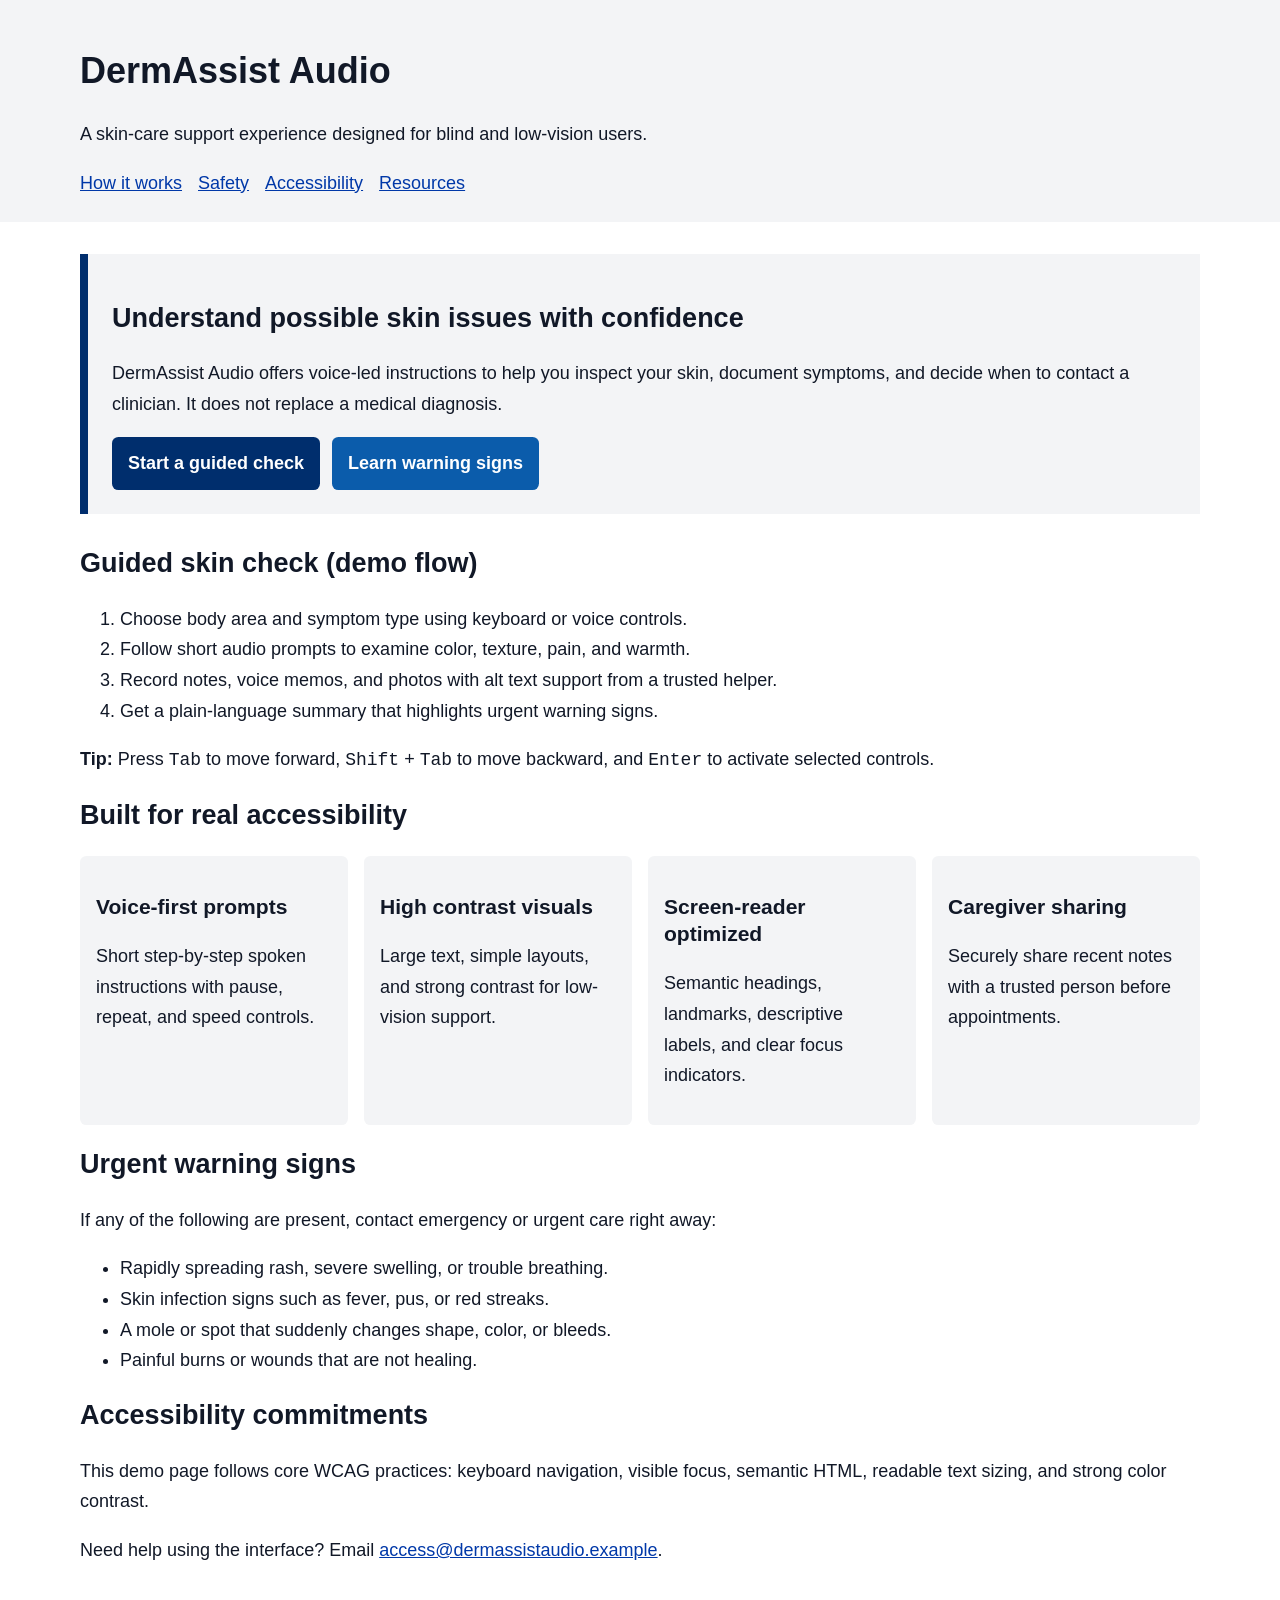
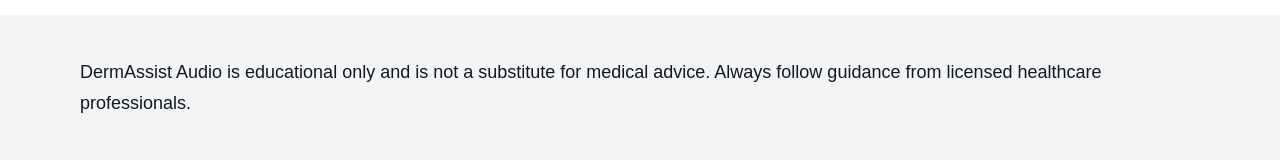
==== index.html @ 6bcde988 "Create accessible static site for blind-friendly skin care app" ====
<!doctype html>
<html lang="en">
  <head>
    <meta charset="UTF-8" />
    <meta name="viewport" content="width=device-width, initial-scale=1.0" />
    <meta
      name="description"
      content="DermAssist Audio helps blind and low-vision users check skin concerns with voice-first guidance and caregiver support."
    />
    <title>DermAssist Audio | Accessible Skin Check Support</title>
    <link rel="stylesheet" href="styles.css" />
  </head>
  <body>
    <a class="skip-link" href="#main-content">Skip to main content</a>

    <header class="site-header" role="banner">
      <div class="wrap">
        <h1>DermAssist Audio</h1>
        <p class="tagline">A skin-care support experience designed for blind and low-vision users.</p>
        <nav aria-label="Main navigation">
          <ul class="nav-list">
            <li><a href="#how-it-works">How it works</a></li>
            <li><a href="#safety">Safety</a></li>
            <li><a href="#accessibility">Accessibility</a></li>
            <li><a href="resources.html">Resources</a></li>
          </ul>
        </nav>
      </div>
    </header>

    <main id="main-content" class="wrap" tabindex="-1">
      <section class="hero" aria-labelledby="hero-title">
        <h2 id="hero-title">Understand possible skin issues with confidence</h2>
        <p>
          DermAssist Audio offers voice-led instructions to help you inspect your skin, document symptoms,
          and decide when to contact a clinician. It does not replace a medical diagnosis.
        </p>
        <div class="hero-actions">
          <a class="button" href="#start-check">Start a guided check</a>
          <a class="button button-secondary" href="resources.html">Learn warning signs</a>
        </div>
      </section>

      <section id="start-check" aria-labelledby="check-title">
        <h2 id="check-title">Guided skin check (demo flow)</h2>
        <ol>
          <li>Choose body area and symptom type using keyboard or voice controls.</li>
          <li>Follow short audio prompts to examine color, texture, pain, and warmth.</li>
          <li>Record notes, voice memos, and photos with alt text support from a trusted helper.</li>
          <li>Get a plain-language summary that highlights urgent warning signs.</li>
        </ol>
        <p>
          <strong>Tip:</strong> Press <kbd>Tab</kbd> to move forward, <kbd>Shift</kbd> + <kbd>Tab</kbd> to move backward,
          and <kbd>Enter</kbd> to activate selected controls.
        </p>
      </section>

      <section id="how-it-works" aria-labelledby="features-title">
        <h2 id="features-title">Built for real accessibility</h2>
        <ul class="feature-grid">
          <li>
            <h3>Voice-first prompts</h3>
            <p>Short step-by-step spoken instructions with pause, repeat, and speed controls.</p>
          </li>
          <li>
            <h3>High contrast visuals</h3>
            <p>Large text, simple layouts, and strong contrast for low-vision support.</p>
          </li>
          <li>
            <h3>Screen-reader optimized</h3>
            <p>Semantic headings, landmarks, descriptive labels, and clear focus indicators.</p>
          </li>
          <li>
            <h3>Caregiver sharing</h3>
            <p>Securely share recent notes with a trusted person before appointments.</p>
          </li>
        </ul>
      </section>

      <section id="safety" aria-labelledby="safety-title">
        <h2 id="safety-title">Urgent warning signs</h2>
        <p>If any of the following are present, contact emergency or urgent care right away:</p>
        <ul>
          <li>Rapidly spreading rash, severe swelling, or trouble breathing.</li>
          <li>Skin infection signs such as fever, pus, or red streaks.</li>
          <li>A mole or spot that suddenly changes shape, color, or bleeds.</li>
          <li>Painful burns or wounds that are not healing.</li>
        </ul>
      </section>

      <section id="accessibility" aria-labelledby="accessibility-title">
        <h2 id="accessibility-title">Accessibility commitments</h2>
        <p>
          This demo page follows core WCAG practices: keyboard navigation, visible focus, semantic
          HTML, readable text sizing, and strong color contrast.
        </p>
        <p>
          Need help using the interface? Email
          <a href="mailto:access@dermassistaudio.example">access@dermassistaudio.example</a>.
        </p>
      </section>
    </main>

    <footer class="site-footer" role="contentinfo">
      <div class="wrap">
        <p>
          DermAssist Audio is educational only and is not a substitute for medical advice. Always follow guidance
          from licensed healthcare professionals.
        </p>
      </div>
    </footer>
  </body>
</html>
---- styles.css ----
:root {
  --bg: #ffffff;
  --text: #111827;
  --surface: #f3f4f6;
  --primary: #002e6d;
  --primary-contrast: #ffffff;
  --focus: #a21caf;
  --link: #0038a8;
}

* {
  box-sizing: border-box;
}

body {
  margin: 0;
  font-family: Arial, Helvetica, sans-serif;
  line-height: 1.7;
  font-size: 1.125rem;
  background: var(--bg);
  color: var(--text);
}

.wrap {
  width: min(100% - 2rem, 70rem);
  margin-inline: auto;
}

.site-header,
.site-footer {
  background: var(--surface);
  padding: 1.5rem 0;
}

h1,
h2,
h3 {
  line-height: 1.3;
}

.nav-list {
  list-style: none;
  display: flex;
  flex-wrap: wrap;
  gap: 1rem;
  padding: 0;
  margin: 1rem 0 0;
}

a {
  color: var(--link);
}

a:focus-visible,
button:focus-visible,
.skip-link:focus-visible {
  outline: 3px solid var(--focus);
  outline-offset: 2px;
}

main {
  padding: 2rem 0;
}

.hero {
  background: var(--surface);
  padding: 1.5rem;
  border-left: 0.5rem solid var(--primary);
  margin-bottom: 2rem;
}

.hero-actions {
  display: flex;
  flex-wrap: wrap;
  gap: 0.75rem;
  margin-top: 1rem;
}

.button {
  display: inline-block;
  background: var(--primary);
  color: var(--primary-contrast);
  text-decoration: none;
  font-weight: 700;
  padding: 0.7rem 1rem;
  border-radius: 0.4rem;
}

.button:hover {
  background: #001e48;
}

.button-secondary {
  background: #0b5cab;
}

.feature-grid {
  list-style: none;
  padding: 0;
  display: grid;
  grid-template-columns: repeat(auto-fit, minmax(15rem, 1fr));
  gap: 1rem;
}

.feature-grid li {
  background: var(--surface);
  padding: 1rem;
  border-radius: 0.4rem;
}

.skip-link {
  position: absolute;
  left: 0.5rem;
  top: -100%;
  background: #000;
  color: #fff;
  padding: 0.7rem;
  z-index: 1000;
}

.skip-link:focus {
  top: 0.5rem;
}

@media (prefers-reduced-motion: reduce) {
  * {
    scroll-behavior: auto;
  }
}
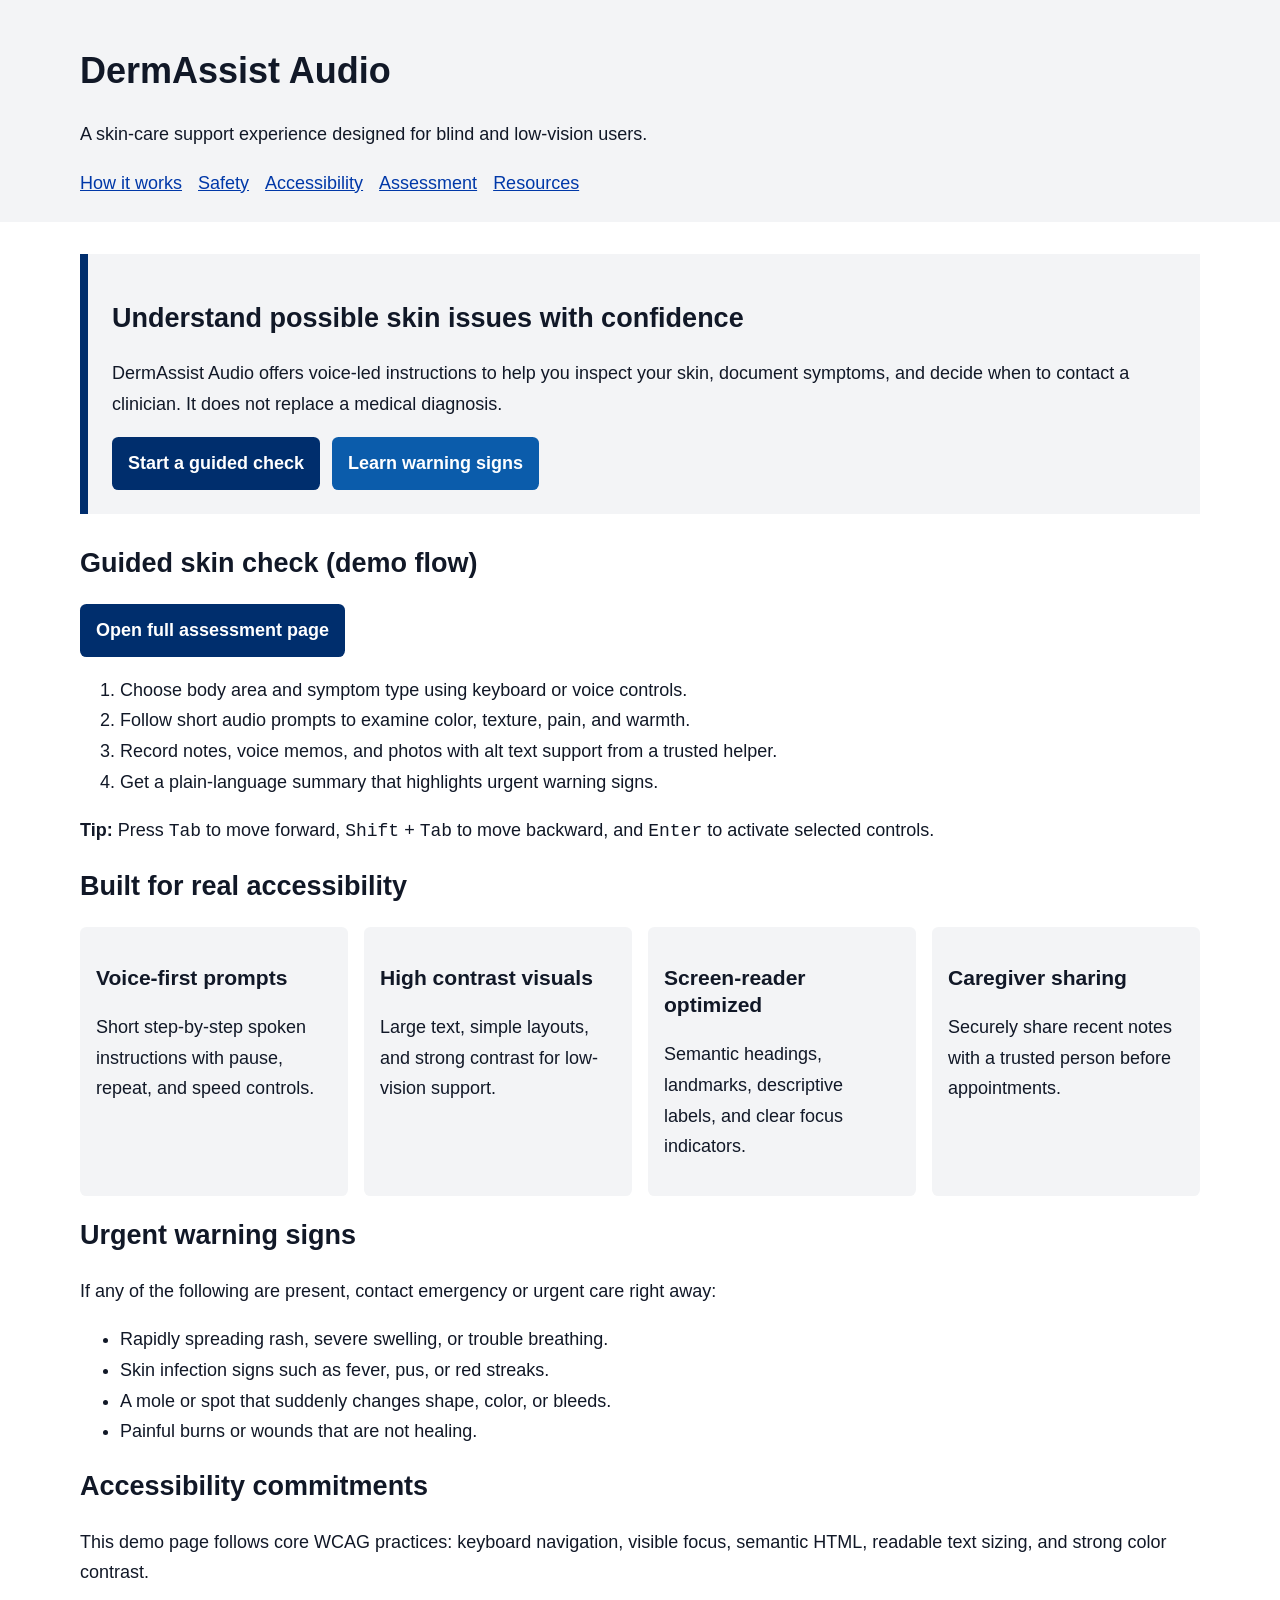
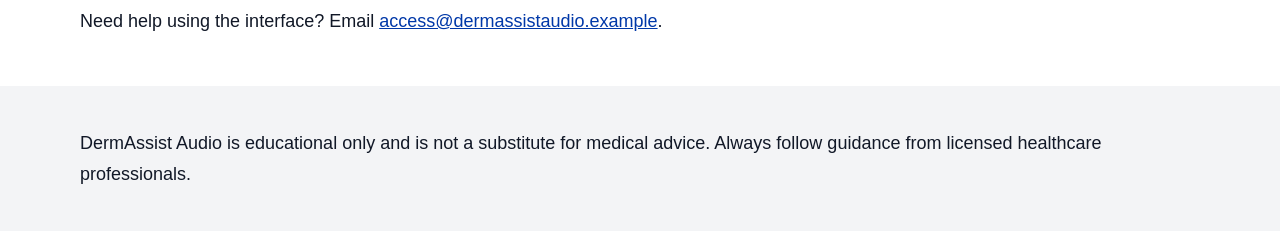
==== commit 73c99a6b: "Create accessible guided skin assessment page" ====
--- a/index.html
+++ b/index.html
@@ -22,6 +22,7 @@
             <li><a href="#how-it-works">How it works</a></li>
             <li><a href="#safety">Safety</a></li>
             <li><a href="#accessibility">Accessibility</a></li>
+            <li><a href="assess.html">Assessment</a></li>
             <li><a href="resources.html">Resources</a></li>
           </ul>
         </nav>
@@ -36,13 +37,14 @@
           and decide when to contact a clinician. It does not replace a medical diagnosis.
         </p>
         <div class="hero-actions">
-          <a class="button" href="#start-check">Start a guided check</a>
+          <a class="button" href="assess.html">Start a guided check</a>
           <a class="button button-secondary" href="resources.html">Learn warning signs</a>
         </div>
       </section>
 
       <section id="start-check" aria-labelledby="check-title">
         <h2 id="check-title">Guided skin check (demo flow)</h2>
+        <p><a class="button" href="assess.html">Open full assessment page</a></p>
         <ol>
           <li>Choose body area and symptom type using keyboard or voice controls.</li>
           <li>Follow short audio prompts to examine color, texture, pain, and warmth.</li>
--- a/styles.css
+++ b/styles.css
@@ -127,3 +127,67 @@
     scroll-behavior: auto;
   }
 }
+
+.assessment-list,
+.assessment-form {
+  background: var(--surface);
+  padding: 1rem 1.25rem;
+  border-radius: 0.4rem;
+}
+
+.assessment-list {
+  list-style: none;
+  margin: 1rem 0;
+}
+
+.assessment-list li {
+  margin-bottom: 0.8rem;
+}
+
+.assessment-form {
+  display: grid;
+  gap: 1rem;
+}
+
+.assessment-form fieldset {
+  border: 2px solid #d1d5db;
+  border-radius: 0.4rem;
+  padding: 1rem;
+}
+
+.assessment-form legend {
+  font-weight: 700;
+  padding: 0 0.35rem;
+}
+
+.assessment-form label,
+.assessment-list label {
+  display: block;
+}
+
+.status-grid {
+  display: grid;
+  grid-template-columns: repeat(auto-fit, minmax(16rem, 1fr));
+  gap: 1rem;
+}
+
+.status-card {
+  border-radius: 0.4rem;
+  padding: 1rem;
+  border-left: 0.45rem solid;
+}
+
+.status-watch {
+  background: #ecfeff;
+  border-color: #0e7490;
+}
+
+.status-soon {
+  background: #fff7ed;
+  border-color: #c2410c;
+}
+
+.status-urgent {
+  background: #fef2f2;
+  border-color: #b91c1c;
+}
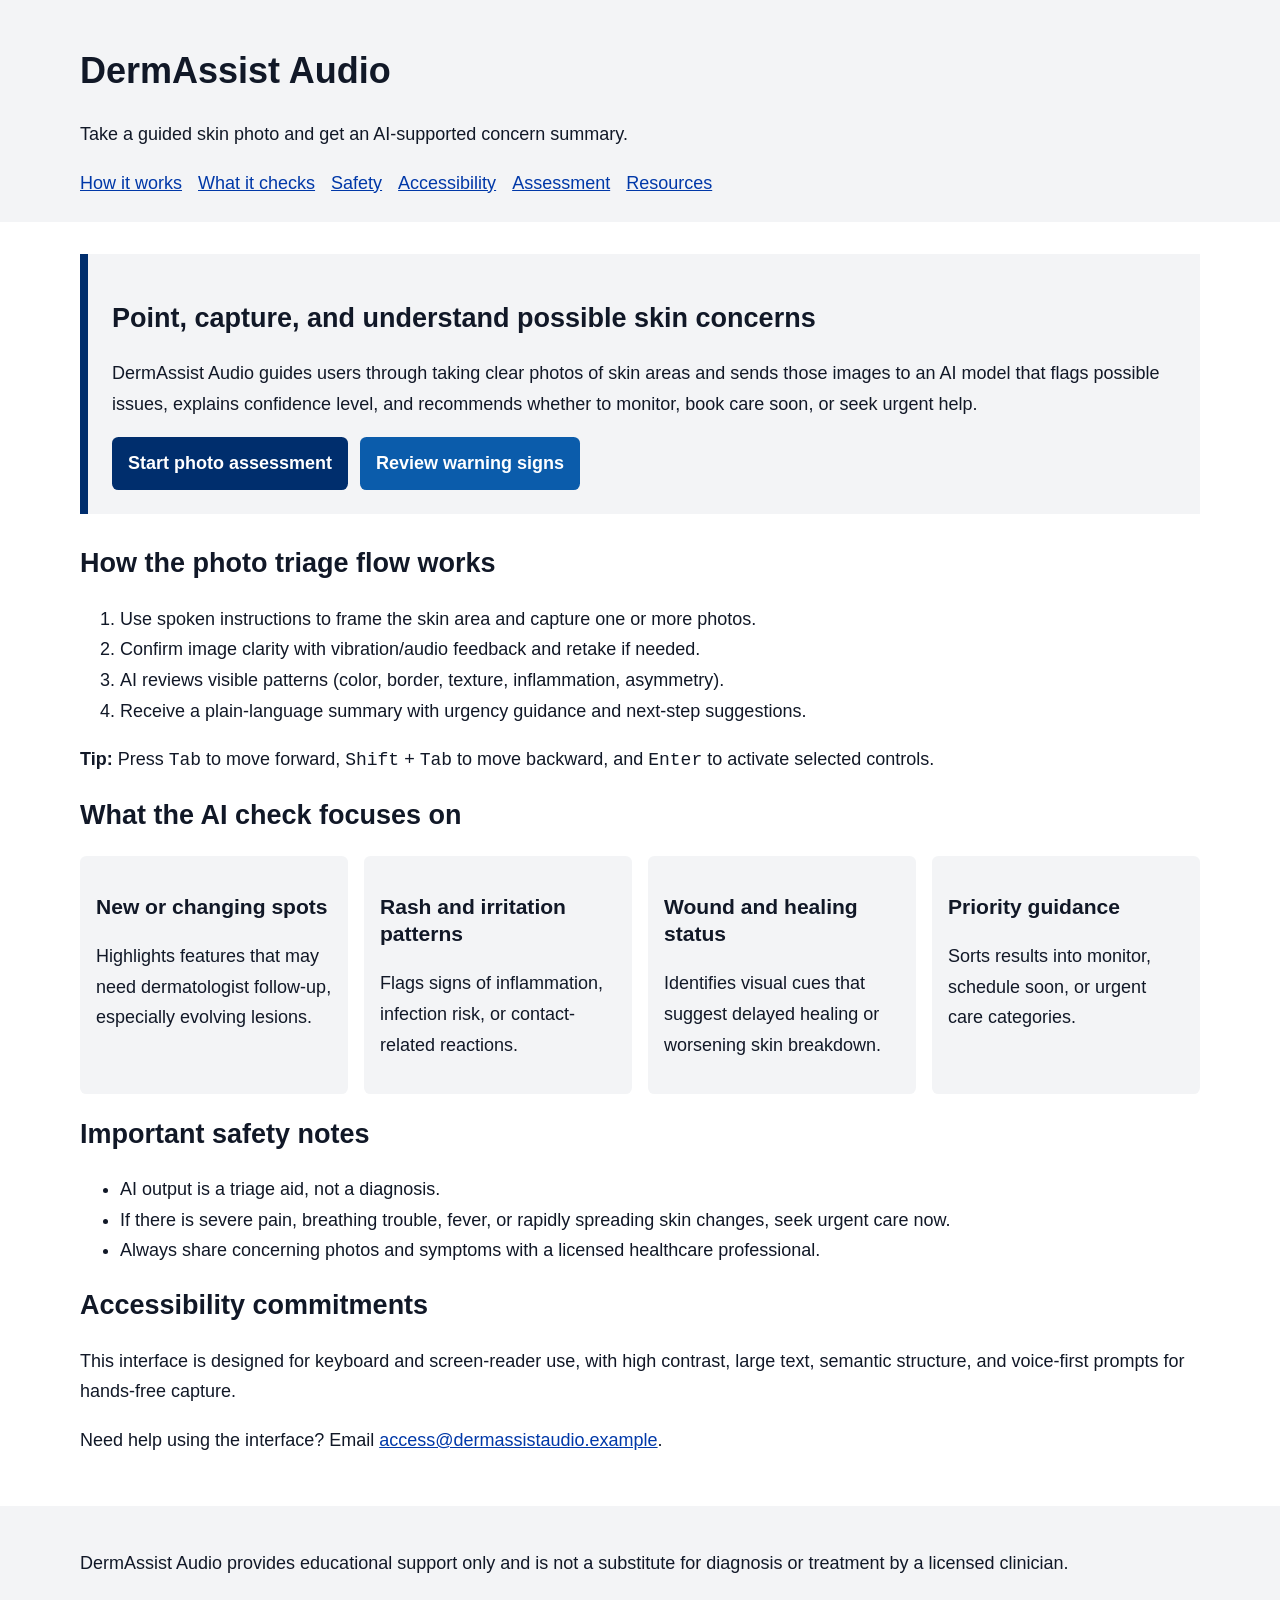
==== commit 241f29c8: "Refactor home and assessment for photo-based skin triage" ====
--- a/index.html
+++ b/index.html
@@ -5,9 +5,9 @@
     <meta name="viewport" content="width=device-width, initial-scale=1.0" />
     <meta
       name="description"
-      content="DermAssist Audio helps blind and low-vision users check skin concerns with voice-first guidance and caregiver support."
+      content="DermAssist Audio helps blind and low-vision users take skin photos with guided audio prompts and AI-supported triage summaries."
     />
-    <title>DermAssist Audio | Accessible Skin Check Support</title>
+    <title>DermAssist Audio | Accessible Skin Photo Triage</title>
     <link rel="stylesheet" href="styles.css" />
   </head>
   <body>
@@ -16,10 +16,11 @@
     <header class="site-header" role="banner">
       <div class="wrap">
         <h1>DermAssist Audio</h1>
-        <p class="tagline">A skin-care support experience designed for blind and low-vision users.</p>
+        <p class="tagline">Take a guided skin photo and get an AI-supported concern summary.</p>
         <nav aria-label="Main navigation">
           <ul class="nav-list">
             <li><a href="#how-it-works">How it works</a></li>
+            <li><a href="#use-cases">What it checks</a></li>
             <li><a href="#safety">Safety</a></li>
             <li><a href="#accessibility">Accessibility</a></li>
             <li><a href="assess.html">Assessment</a></li>
@@ -31,25 +32,25 @@
 
     <main id="main-content" class="wrap" tabindex="-1">
       <section class="hero" aria-labelledby="hero-title">
-        <h2 id="hero-title">Understand possible skin issues with confidence</h2>
+        <h2 id="hero-title">Point, capture, and understand possible skin concerns</h2>
         <p>
-          DermAssist Audio offers voice-led instructions to help you inspect your skin, document symptoms,
-          and decide when to contact a clinician. It does not replace a medical diagnosis.
+          DermAssist Audio guides users through taking clear photos of skin areas and sends those images to an AI model
+          that flags possible issues, explains confidence level, and recommends whether to monitor, book care soon, or
+          seek urgent help.
         </p>
         <div class="hero-actions">
-          <a class="button" href="assess.html">Start a guided check</a>
-          <a class="button button-secondary" href="resources.html">Learn warning signs</a>
+          <a class="button" href="assess.html">Start photo assessment</a>
+          <a class="button button-secondary" href="resources.html">Review warning signs</a>
         </div>
       </section>
 
-      <section id="start-check" aria-labelledby="check-title">
-        <h2 id="check-title">Guided skin check (demo flow)</h2>
-        <p><a class="button" href="assess.html">Open full assessment page</a></p>
+      <section id="how-it-works" aria-labelledby="flow-title">
+        <h2 id="flow-title">How the photo triage flow works</h2>
         <ol>
-          <li>Choose body area and symptom type using keyboard or voice controls.</li>
-          <li>Follow short audio prompts to examine color, texture, pain, and warmth.</li>
-          <li>Record notes, voice memos, and photos with alt text support from a trusted helper.</li>
-          <li>Get a plain-language summary that highlights urgent warning signs.</li>
+          <li>Use spoken instructions to frame the skin area and capture one or more photos.</li>
+          <li>Confirm image clarity with vibration/audio feedback and retake if needed.</li>
+          <li>AI reviews visible patterns (color, border, texture, inflammation, asymmetry).</li>
+          <li>Receive a plain-language summary with urgency guidance and next-step suggestions.</li>
         </ol>
         <p>
           <strong>Tip:</strong> Press <kbd>Tab</kbd> to move forward, <kbd>Shift</kbd> + <kbd>Tab</kbd> to move backward,
@@ -57,44 +58,42 @@
         </p>
       </section>
 
-      <section id="how-it-works" aria-labelledby="features-title">
-        <h2 id="features-title">Built for real accessibility</h2>
+      <section id="use-cases" aria-labelledby="checks-title">
+        <h2 id="checks-title">What the AI check focuses on</h2>
         <ul class="feature-grid">
           <li>
-            <h3>Voice-first prompts</h3>
-            <p>Short step-by-step spoken instructions with pause, repeat, and speed controls.</p>
+            <h3>New or changing spots</h3>
+            <p>Highlights features that may need dermatologist follow-up, especially evolving lesions.</p>
           </li>
           <li>
-            <h3>High contrast visuals</h3>
-            <p>Large text, simple layouts, and strong contrast for low-vision support.</p>
+            <h3>Rash and irritation patterns</h3>
+            <p>Flags signs of inflammation, infection risk, or contact-related reactions.</p>
           </li>
           <li>
-            <h3>Screen-reader optimized</h3>
-            <p>Semantic headings, landmarks, descriptive labels, and clear focus indicators.</p>
+            <h3>Wound and healing status</h3>
+            <p>Identifies visual cues that suggest delayed healing or worsening skin breakdown.</p>
           </li>
           <li>
-            <h3>Caregiver sharing</h3>
-            <p>Securely share recent notes with a trusted person before appointments.</p>
+            <h3>Priority guidance</h3>
+            <p>Sorts results into monitor, schedule soon, or urgent care categories.</p>
           </li>
         </ul>
       </section>
 
       <section id="safety" aria-labelledby="safety-title">
-        <h2 id="safety-title">Urgent warning signs</h2>
-        <p>If any of the following are present, contact emergency or urgent care right away:</p>
+        <h2 id="safety-title">Important safety notes</h2>
         <ul>
-          <li>Rapidly spreading rash, severe swelling, or trouble breathing.</li>
-          <li>Skin infection signs such as fever, pus, or red streaks.</li>
-          <li>A mole or spot that suddenly changes shape, color, or bleeds.</li>
-          <li>Painful burns or wounds that are not healing.</li>
+          <li>AI output is a triage aid, not a diagnosis.</li>
+          <li>If there is severe pain, breathing trouble, fever, or rapidly spreading skin changes, seek urgent care now.</li>
+          <li>Always share concerning photos and symptoms with a licensed healthcare professional.</li>
         </ul>
       </section>
 
       <section id="accessibility" aria-labelledby="accessibility-title">
         <h2 id="accessibility-title">Accessibility commitments</h2>
         <p>
-          This demo page follows core WCAG practices: keyboard navigation, visible focus, semantic
-          HTML, readable text sizing, and strong color contrast.
+          This interface is designed for keyboard and screen-reader use, with high contrast, large text, semantic
+          structure, and voice-first prompts for hands-free capture.
         </p>
         <p>
           Need help using the interface? Email
@@ -106,8 +105,8 @@
     <footer class="site-footer" role="contentinfo">
       <div class="wrap">
         <p>
-          DermAssist Audio is educational only and is not a substitute for medical advice. Always follow guidance
-          from licensed healthcare professionals.
+          DermAssist Audio provides educational support only and is not a substitute for diagnosis or treatment by a
+          licensed clinician.
         </p>
       </div>
     </footer>
